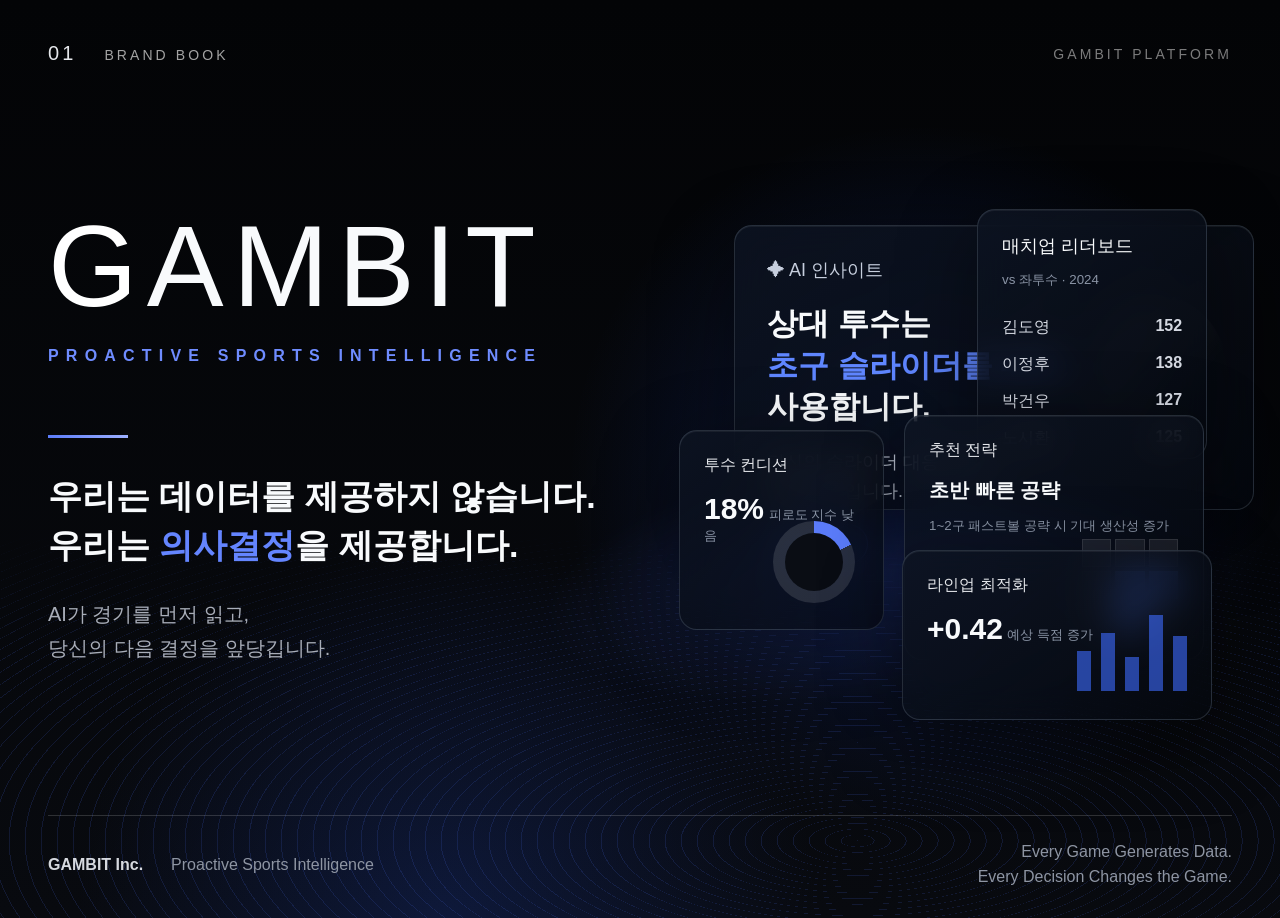
==== brand/index.html @ a54423bd "Add files via upload brandbook" ====
<!DOCTYPE html>
<html lang="ko">
<head>
  <meta charset="UTF-8" />
  <meta name="viewport" content="width=device-width, initial-scale=1.0" />
  <title>GAMBIT Brand Book</title>
  <link rel="stylesheet" href="style.css" />
</head>
<body>
  <main class="brand-page">
    <header class="topbar">
      <div><span class="page-no">01</span><span class="label">BRAND BOOK</span></div>
      <div class="label right">GAMBIT PLATFORM</div>
    </header>

    <section class="cover">
      <div class="copy">
        <h1>GAMBIT</h1>
        <p class="eyebrow">PROACTIVE SPORTS INTELLIGENCE</p>
        <div class="line"></div>
        <h2>우리는 데이터를 제공하지 않습니다.<br />우리는 <span>의사결정</span>을 제공합니다.</h2>
        <p class="sub">AI가 경기를 먼저 읽고,<br />당신의 다음 결정을 앞당깁니다.</p>
      </div>

      <div class="visual">
        <div class="orb"></div>
        <div class="card main-card">
          <p class="card-kicker">✦ AI 인사이트</p>
          <h3>상대 투수는<br /><span>초구 슬라이더를 42%</span><br />사용합니다.</h3>
          <p>당신의 슬라이더 대응 성과는<br />상위 <b>10%</b>입니다.</p>
          <button>신뢰도 높음</button>
          <div class="batter"></div>
        </div>

        <div class="card board-card">
          <p>매치업 리더보드</p>
          <small>vs 좌투수 · 2024</small>
          <ol>
            <li><span>김도영</span><b>152</b></li>
            <li><span>이정후</span><b>138</b></li>
            <li><span>박건우</span><b>127</b></li>
            <li><span>노시환</span><b>125</b></li>
          </ol>
        </div>

        <div class="card metric-card fatigue">
          <p>투수 컨디션</p>
          <strong>18%</strong>
          <small>피로도 지수 낮음</small>
          <div class="ring"></div>
        </div>

        <div class="card metric-card strategy">
          <p>추천 전략</p>
          <strong>초반 빠른 공략</strong>
          <small>1~2구 패스트볼 공략 시 기대 생산성 증가</small>
          <div class="zone">
            <i></i><i></i><i></i><i></i><i></i><i></i><i></i><i></i><i></i>
          </div>
        </div>

        <div class="card metric-card lineup">
          <p>라인업 최적화</p>
          <strong>+0.42</strong>
          <small>예상 득점 증가</small>
          <div class="bars"><i></i><i></i><i></i><i></i><i></i></div>
        </div>
      </div>
    </section>

    <footer>
      <div><b>GAMBIT Inc.</b><span>Proactive Sports Intelligence</span></div>
      <p>Every Game Generates Data.<br />Every Decision Changes the Game.</p>
    </footer>
  </main>
  <script src="script.js"></script>
</body>
</html>
---- brand/style.css ----
:root{
  --bg:#050608;
  --panel:rgba(14,20,31,.72);
  --panel2:rgba(15,23,42,.88);
  --line:rgba(148,163,184,.22);
  --text:#f8fafc;
  --muted:#9ca3af;
  --blue:#5b7cfa;
  --blue2:#2f6df6;
  --green:#2ee887;
}
*{box-sizing:border-box} body{margin:0;background:var(--bg);font-family:-apple-system,BlinkMacSystemFont,"Pretendard","Noto Sans KR","Segoe UI",sans-serif;color:var(--text);overflow-x:hidden}.brand-page{position:relative;min-height:100vh;padding:42px 48px 28px;background:radial-gradient(circle at 72% 52%,rgba(42,92,255,.22),transparent 34%),radial-gradient(circle at 35% 100%,rgba(42,92,255,.18),transparent 30%),linear-gradient(180deg,#030406,#080a0f)}.brand-page:before{content:"";position:absolute;inset:auto 0 0 0;height:42%;background:repeating-radial-gradient(ellipse at 67% 80%,rgba(78,116,255,.32) 0 1px,transparent 1px 16px);opacity:.45;filter:blur(.2px);mask-image:linear-gradient(transparent,#000 30%,#000)}.topbar{position:relative;z-index:2;display:flex;justify-content:space-between;align-items:center;color:#a3a3a3;letter-spacing:.22em;font-size:14px}.page-no{font-size:20px;color:#e5e7eb;margin-right:28px}.right{opacity:.75}.cover{position:relative;z-index:2;display:grid;grid-template-columns:1fr 1.04fr;min-height:calc(100vh - 150px);align-items:center;gap:50px}.copy h1{font-size:clamp(72px,9vw,150px);line-height:.9;margin:0 0 28px;letter-spacing:.08em;font-weight:500}.copy h1::first-letter{color:#fff}.eyebrow{color:#6f8cff;letter-spacing:.45em;font-weight:800;margin:0 0 70px}.line{width:80px;height:3px;background:linear-gradient(90deg,var(--blue),#9db0ff);margin-bottom:34px}.copy h2{font-size:34px;line-height:1.45;font-weight:700;margin:0 0 26px}.copy h2 span{color:#6485ff}.sub{font-size:20px;line-height:1.7;color:#a8adb8;margin:0}.visual{position:relative;height:610px}.orb{position:absolute;right:0;bottom:40px;width:720px;height:260px;border-radius:50%;background:radial-gradient(ellipse at center,rgba(69,106,255,.22),transparent 65%);filter:blur(6px);transform:rotate(-8deg)}.card{position:absolute;border:1px solid var(--line);background:linear-gradient(145deg,rgba(13,20,34,.82),rgba(5,8,14,.7));box-shadow:0 24px 80px rgba(0,0,0,.42),inset 0 1px 0 rgba(255,255,255,.06);backdrop-filter:blur(18px);border-radius:18px}.main-card{top:70px;left:80px;width:520px;height:285px;padding:30px 32px;transform:rotate(-3deg)}.card-kicker{margin:0 0 18px;color:#dce5ff}.main-card h3{font-size:31px;line-height:1.35;margin:0 0 20px;font-weight:700}.main-card h3 span{color:#5f86ff}.main-card p{color:#c6cedd;font-size:18px;line-height:1.6}.main-card b{color:#6b8fff}.main-card button{border:1px solid rgba(69,116,255,.7);background:rgba(45,101,255,.12);color:#76a0ff;border-radius:999px;padding:10px 15px}.batter{position:absolute;right:22px;bottom:22px;width:140px;height:190px;border-radius:48% 48% 30% 30%;background:linear-gradient(130deg,rgba(255,255,255,.12),transparent 60%);opacity:.7}.board-card{right:25px;top:54px;width:230px;height:250px;padding:24px;transform:rotate(-4deg)}.board-card p{font-size:18px;margin:0 0 12px}.board-card small,.metric-card small{color:#8b95a6}.board-card ol{padding:0;margin:20px 0 0;list-style:none}.board-card li{display:flex;justify-content:space-between;padding:8px 0;color:#d5d9e2}.metric-card{padding:24px}.metric-card p{margin:0 0 16px;color:#e5e7eb}.metric-card strong{font-size:30px}.fatigue{left:25px;bottom:135px;width:205px;height:200px}.ring{position:absolute;right:28px;bottom:26px;width:82px;height:82px;border-radius:50%;background:conic-gradient(var(--blue) 18%,rgba(255,255,255,.12) 0);display:grid;place-items:center}.ring:after{content:"";width:58px;height:58px;border-radius:50%;background:#0a0d14}.strategy{left:250px;bottom:105px;width:300px;height:245px}.strategy strong{font-size:20px;display:block;margin-bottom:12px}.zone{position:absolute;right:25px;bottom:28px;width:96px;display:grid;grid-template-columns:repeat(3,1fr);gap:4px}.zone i{height:28px;background:rgba(255,255,255,.08);border:1px solid rgba(255,255,255,.1)}.zone i:nth-child(5),.zone i:nth-child(6),.zone i:nth-child(8){background:#4777ff}.lineup{right:20px;bottom:45px;width:310px;height:170px}.bars{position:absolute;right:24px;bottom:28px;display:flex;align-items:end;gap:10px}.bars i{width:14px;background:#3e6cff;opacity:.6}.bars i:nth-child(1){height:40px}.bars i:nth-child(2){height:58px}.bars i:nth-child(3){height:34px}.bars i:nth-child(4){height:76px}.bars i:nth-child(5){height:55px}footer{position:relative;z-index:2;border-top:1px solid rgba(255,255,255,.16);display:flex;justify-content:space-between;align-items:center;padding-top:24px;color:#8e95a3}footer b{margin-right:28px;color:#d6d9df}footer p{text-align:right;line-height:1.55;margin:0}@media(max-width:900px){.brand-page{padding:28px 22px}.cover{grid-template-columns:1fr}.visual{height:520px;transform:scale(.82);transform-origin:left top}.copy h1{font-size:64px}.copy h2{font-size:26px}footer{display:none}}
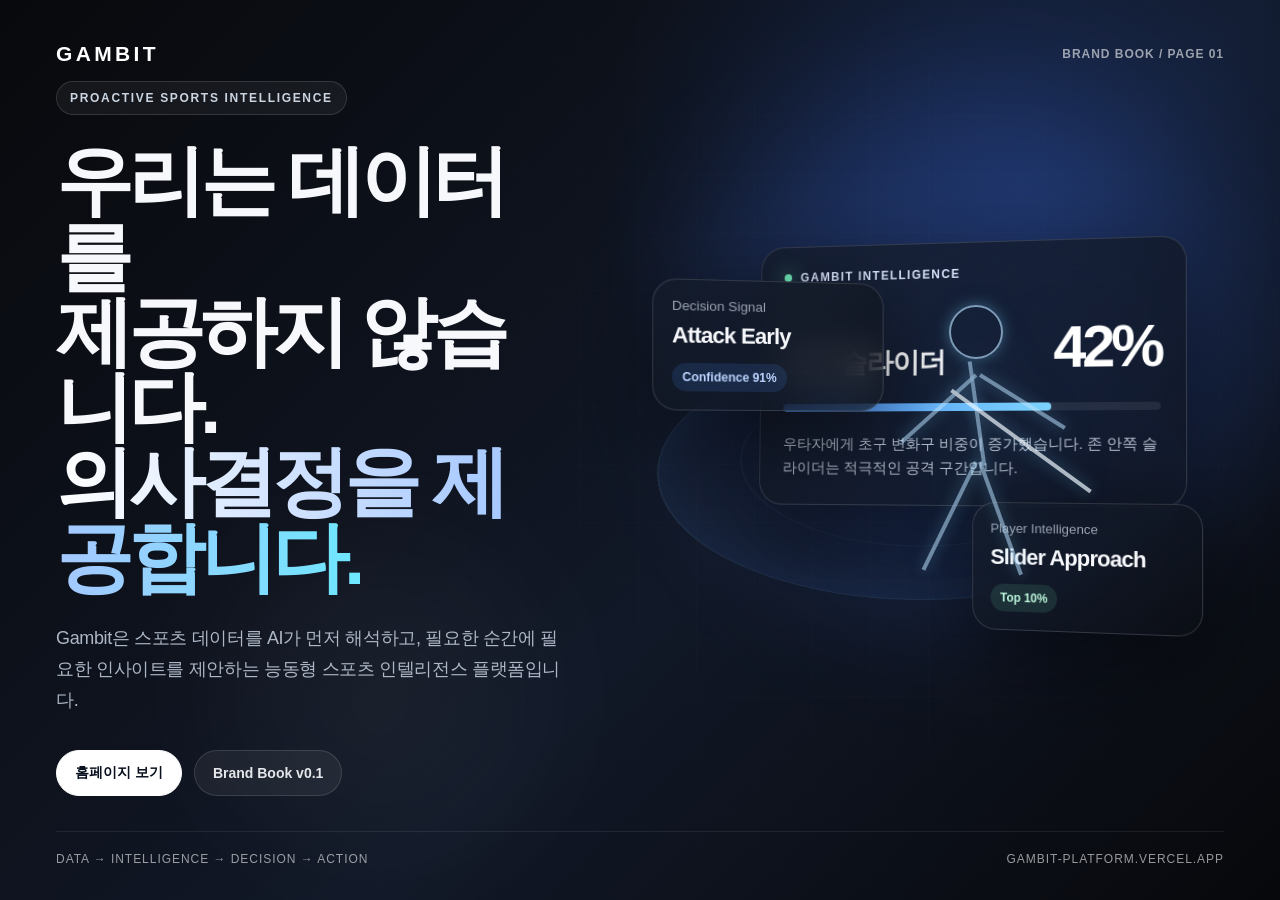
==== commit b713c8ec: "Add files via upload" ====
--- a/brand/index.html
+++ b/brand/index.html
@@ -8,70 +8,82 @@
 </head>
 <body>
   <main class="brand-page">
-    <header class="topbar">
-      <div><span class="page-no">01</span><span class="label">BRAND BOOK</span></div>
-      <div class="label right">GAMBIT PLATFORM</div>
-    </header>
+    <section class="cover" id="page-01">
+      <div class="ambient ambient-blue"></div>
+      <div class="ambient ambient-white"></div>
+      <div class="grid-layer"></div>
 
-    <section class="cover">
-      <div class="copy">
-        <h1>GAMBIT</h1>
-        <p class="eyebrow">PROACTIVE SPORTS INTELLIGENCE</p>
-        <div class="line"></div>
-        <h2>우리는 데이터를 제공하지 않습니다.<br />우리는 <span>의사결정</span>을 제공합니다.</h2>
-        <p class="sub">AI가 경기를 먼저 읽고,<br />당신의 다음 결정을 앞당깁니다.</p>
-      </div>
+      <nav class="topbar">
+        <div class="wordmark">GAMBIT</div>
+        <div class="meta">BRAND BOOK / PAGE 01</div>
+      </nav>
 
-      <div class="visual">
-        <div class="orb"></div>
-        <div class="card main-card">
-          <p class="card-kicker">✦ AI 인사이트</p>
-          <h3>상대 투수는<br /><span>초구 슬라이더를 42%</span><br />사용합니다.</h3>
-          <p>당신의 슬라이더 대응 성과는<br />상위 <b>10%</b>입니다.</p>
-          <button>신뢰도 높음</button>
-          <div class="batter"></div>
-        </div>
-
-        <div class="card board-card">
-          <p>매치업 리더보드</p>
-          <small>vs 좌투수 · 2024</small>
-          <ol>
-            <li><span>김도영</span><b>152</b></li>
-            <li><span>이정후</span><b>138</b></li>
-            <li><span>박건우</span><b>127</b></li>
-            <li><span>노시환</span><b>125</b></li>
-          </ol>
-        </div>
-
-        <div class="card metric-card fatigue">
-          <p>투수 컨디션</p>
-          <strong>18%</strong>
-          <small>피로도 지수 낮음</small>
-          <div class="ring"></div>
-        </div>
-
-        <div class="card metric-card strategy">
-          <p>추천 전략</p>
-          <strong>초반 빠른 공략</strong>
-          <small>1~2구 패스트볼 공략 시 기대 생산성 증가</small>
-          <div class="zone">
-            <i></i><i></i><i></i><i></i><i></i><i></i><i></i><i></i><i></i>
+      <div class="cover-content">
+        <div class="copy-block">
+          <div class="eyebrow">PROACTIVE SPORTS INTELLIGENCE</div>
+          <h1>
+            우리는 데이터를<br />
+            제공하지 않습니다.<br />
+            <span>의사결정을 제공합니다.</span>
+          </h1>
+          <p class="lead">
+            Gambit은 스포츠 데이터를 AI가 먼저 해석하고, 필요한 순간에 필요한 인사이트를 제안하는 능동형 스포츠 인텔리전스 플랫폼입니다.
+          </p>
+          <div class="cover-actions">
+            <a class="button primary" href="/">홈페이지 보기</a>
+            <a class="button ghost" href="#page-01">Brand Book v0.1</a>
           </div>
         </div>
 
-        <div class="card metric-card lineup">
-          <p>라인업 최적화</p>
-          <strong>+0.42</strong>
-          <small>예상 득점 증가</small>
-          <div class="bars"><i></i><i></i><i></i><i></i><i></i></div>
+        <div class="visual-stage" aria-label="AI sports intelligence interface preview">
+          <div class="orbital-ring ring-one"></div>
+          <div class="orbital-ring ring-two"></div>
+
+          <article class="ai-panel main-panel">
+            <div class="panel-header">
+              <span class="dot live"></span>
+              <span>GAMBIT INTELLIGENCE</span>
+            </div>
+            <div class="metric-row">
+              <div>
+                <small>상대 패턴</small>
+                <strong>초구 슬라이더</strong>
+              </div>
+              <div class="metric-value">42%</div>
+            </div>
+            <div class="signal-line"><span style="width:72%"></span></div>
+            <p class="panel-text">우타자에게 초구 변화구 비중이 증가했습니다. 존 안쪽 슬라이더는 적극적인 공격 구간입니다.</p>
+          </article>
+
+          <article class="ai-panel small-panel panel-a">
+            <small>Decision Signal</small>
+            <strong>Attack Early</strong>
+            <span class="badge">Confidence 91%</span>
+          </article>
+
+          <article class="ai-panel small-panel panel-b">
+            <small>Player Intelligence</small>
+            <strong>Slider Approach</strong>
+            <span class="positive">Top 10%</span>
+          </article>
+
+          <div class="athlete-wireframe">
+            <div class="head"></div>
+            <div class="body-line"></div>
+            <div class="arm arm-left"></div>
+            <div class="arm arm-right"></div>
+            <div class="leg leg-left"></div>
+            <div class="leg leg-right"></div>
+            <div class="bat"></div>
+          </div>
         </div>
       </div>
+
+      <footer class="footer-line">
+        <span>Data → Intelligence → Decision → Action</span>
+        <span>gambit-platform.vercel.app</span>
+      </footer>
     </section>
-
-    <footer>
-      <div><b>GAMBIT Inc.</b><span>Proactive Sports Intelligence</span></div>
-      <p>Every Game Generates Data.<br />Every Decision Changes the Game.</p>
-    </footer>
   </main>
   <script src="script.js"></script>
 </body>
--- a/brand/style.css
+++ b/brand/style.css
@@ -1,12 +1,83 @@
-:root{
-  --bg:#050608;
-  --panel:rgba(14,20,31,.72);
-  --panel2:rgba(15,23,42,.88);
-  --line:rgba(148,163,184,.22);
-  --text:#f8fafc;
-  --muted:#9ca3af;
-  --blue:#5b7cfa;
-  --blue2:#2f6df6;
-  --green:#2ee887;
+:root {
+  --bg: #08090c;
+  --surface: rgba(255,255,255,0.07);
+  --surface-strong: rgba(255,255,255,0.11);
+  --line: rgba(255,255,255,0.13);
+  --text: #f7f8fb;
+  --muted: #9aa3b2;
+  --muted-2: #697386;
+  --blue: #4b8dff;
+  --cyan: #7dd3fc;
+  --green: #6ee7b7;
+  --shadow: 0 30px 90px rgba(0,0,0,0.55);
 }
-*{box-sizing:border-box} body{margin:0;background:var(--bg);font-family:-apple-system,BlinkMacSystemFont,"Pretendard","Noto Sans KR","Segoe UI",sans-serif;color:var(--text);overflow-x:hidden}.brand-page{position:relative;min-height:100vh;padding:42px 48px 28px;background:radial-gradient(circle at 72% 52%,rgba(42,92,255,.22),transparent 34%),radial-gradient(circle at 35% 100%,rgba(42,92,255,.18),transparent 30%),linear-gradient(180deg,#030406,#080a0f)}.brand-page:before{content:"";position:absolute;inset:auto 0 0 0;height:42%;background:repeating-radial-gradient(ellipse at 67% 80%,rgba(78,116,255,.32) 0 1px,transparent 1px 16px);opacity:.45;filter:blur(.2px);mask-image:linear-gradient(transparent,#000 30%,#000)}.topbar{position:relative;z-index:2;display:flex;justify-content:space-between;align-items:center;color:#a3a3a3;letter-spacing:.22em;font-size:14px}.page-no{font-size:20px;color:#e5e7eb;margin-right:28px}.right{opacity:.75}.cover{position:relative;z-index:2;display:grid;grid-template-columns:1fr 1.04fr;min-height:calc(100vh - 150px);align-items:center;gap:50px}.copy h1{font-size:clamp(72px,9vw,150px);line-height:.9;margin:0 0 28px;letter-spacing:.08em;font-weight:500}.copy h1::first-letter{color:#fff}.eyebrow{color:#6f8cff;letter-spacing:.45em;font-weight:800;margin:0 0 70px}.line{width:80px;height:3px;background:linear-gradient(90deg,var(--blue),#9db0ff);margin-bottom:34px}.copy h2{font-size:34px;line-height:1.45;font-weight:700;margin:0 0 26px}.copy h2 span{color:#6485ff}.sub{font-size:20px;line-height:1.7;color:#a8adb8;margin:0}.visual{position:relative;height:610px}.orb{position:absolute;right:0;bottom:40px;width:720px;height:260px;border-radius:50%;background:radial-gradient(ellipse at center,rgba(69,106,255,.22),transparent 65%);filter:blur(6px);transform:rotate(-8deg)}.card{position:absolute;border:1px solid var(--line);background:linear-gradient(145deg,rgba(13,20,34,.82),rgba(5,8,14,.7));box-shadow:0 24px 80px rgba(0,0,0,.42),inset 0 1px 0 rgba(255,255,255,.06);backdrop-filter:blur(18px);border-radius:18px}.main-card{top:70px;left:80px;width:520px;height:285px;padding:30px 32px;transform:rotate(-3deg)}.card-kicker{margin:0 0 18px;color:#dce5ff}.main-card h3{font-size:31px;line-height:1.35;margin:0 0 20px;font-weight:700}.main-card h3 span{color:#5f86ff}.main-card p{color:#c6cedd;font-size:18px;line-height:1.6}.main-card b{color:#6b8fff}.main-card button{border:1px solid rgba(69,116,255,.7);background:rgba(45,101,255,.12);color:#76a0ff;border-radius:999px;padding:10px 15px}.batter{position:absolute;right:22px;bottom:22px;width:140px;height:190px;border-radius:48% 48% 30% 30%;background:linear-gradient(130deg,rgba(255,255,255,.12),transparent 60%);opacity:.7}.board-card{right:25px;top:54px;width:230px;height:250px;padding:24px;transform:rotate(-4deg)}.board-card p{font-size:18px;margin:0 0 12px}.board-card small,.metric-card small{color:#8b95a6}.board-card ol{padding:0;margin:20px 0 0;list-style:none}.board-card li{display:flex;justify-content:space-between;padding:8px 0;color:#d5d9e2}.metric-card{padding:24px}.metric-card p{margin:0 0 16px;color:#e5e7eb}.metric-card strong{font-size:30px}.fatigue{left:25px;bottom:135px;width:205px;height:200px}.ring{position:absolute;right:28px;bottom:26px;width:82px;height:82px;border-radius:50%;background:conic-gradient(var(--blue) 18%,rgba(255,255,255,.12) 0);display:grid;place-items:center}.ring:after{content:"";width:58px;height:58px;border-radius:50%;background:#0a0d14}.strategy{left:250px;bottom:105px;width:300px;height:245px}.strategy strong{font-size:20px;display:block;margin-bottom:12px}.zone{position:absolute;right:25px;bottom:28px;width:96px;display:grid;grid-template-columns:repeat(3,1fr);gap:4px}.zone i{height:28px;background:rgba(255,255,255,.08);border:1px solid rgba(255,255,255,.1)}.zone i:nth-child(5),.zone i:nth-child(6),.zone i:nth-child(8){background:#4777ff}.lineup{right:20px;bottom:45px;width:310px;height:170px}.bars{position:absolute;right:24px;bottom:28px;display:flex;align-items:end;gap:10px}.bars i{width:14px;background:#3e6cff;opacity:.6}.bars i:nth-child(1){height:40px}.bars i:nth-child(2){height:58px}.bars i:nth-child(3){height:34px}.bars i:nth-child(4){height:76px}.bars i:nth-child(5){height:55px}footer{position:relative;z-index:2;border-top:1px solid rgba(255,255,255,.16);display:flex;justify-content:space-between;align-items:center;padding-top:24px;color:#8e95a3}footer b{margin-right:28px;color:#d6d9df}footer p{text-align:right;line-height:1.55;margin:0}@media(max-width:900px){.brand-page{padding:28px 22px}.cover{grid-template-columns:1fr}.visual{height:520px;transform:scale(.82);transform-origin:left top}.copy h1{font-size:64px}.copy h2{font-size:26px}footer{display:none}}
+
+* { box-sizing: border-box; }
+html, body { margin: 0; min-height: 100%; background: var(--bg); color: var(--text); font-family: Inter, Pretendard, -apple-system, BlinkMacSystemFont, "Segoe UI", sans-serif; }
+a { color: inherit; text-decoration: none; }
+
+.brand-page { min-height: 100vh; background: radial-gradient(circle at 80% 20%, rgba(55, 115, 255, 0.18), transparent 34%), linear-gradient(135deg, #08090c 0%, #111827 58%, #07080b 100%); overflow: hidden; }
+.cover { position: relative; min-height: 100vh; padding: 42px 56px 34px; display: flex; flex-direction: column; isolation: isolate; }
+.grid-layer { position: absolute; inset: 0; background-image: linear-gradient(rgba(255,255,255,0.035) 1px, transparent 1px), linear-gradient(90deg, rgba(255,255,255,0.035) 1px, transparent 1px); background-size: 58px 58px; mask-image: radial-gradient(circle at 70% 45%, black, transparent 66%); opacity: 0.5; z-index: -3; }
+.ambient { position: absolute; border-radius: 999px; filter: blur(70px); z-index: -2; opacity: .7; }
+.ambient-blue { width: 520px; height: 520px; right: 4%; top: 10%; background: rgba(64, 118, 255, 0.28); }
+.ambient-white { width: 300px; height: 300px; left: 18%; bottom: 6%; background: rgba(255, 255, 255, 0.06); }
+
+.topbar, .footer-line { display: flex; align-items: center; justify-content: space-between; color: rgba(255,255,255,.58); letter-spacing: .08em; text-transform: uppercase; font-size: 12px; }
+.wordmark { color: #fff; font-weight: 800; font-size: 21px; letter-spacing: .16em; }
+.meta { font-weight: 600; }
+.cover-content { flex: 1; display: grid; grid-template-columns: 0.92fr 1.08fr; align-items: center; gap: 48px; max-width: 1240px; width: 100%; margin: 0 auto; }
+.copy-block { transform: translateY(-10px); }
+.eyebrow { display: inline-flex; padding: 9px 13px; border: 1px solid var(--line); border-radius: 999px; background: rgba(255,255,255,.05); color: #cbd5e1; font-size: 12px; letter-spacing: .14em; font-weight: 700; margin-bottom: 28px; }
+h1 { margin: 0; font-size: clamp(46px, 6vw, 86px); line-height: 0.98; letter-spacing: -0.065em; font-weight: 820; }
+h1 span { background: linear-gradient(90deg, #ffffff, #a5c8ff 60%, #6ee7ff); -webkit-background-clip: text; background-clip: text; color: transparent; }
+.lead { margin: 28px 0 0; max-width: 590px; color: #aeb7c6; font-size: 18px; line-height: 1.72; letter-spacing: -0.02em; }
+.cover-actions { display: flex; gap: 12px; margin-top: 34px; }
+.button { display: inline-flex; align-items: center; justify-content: center; height: 46px; padding: 0 18px; border-radius: 999px; font-weight: 700; font-size: 14px; border: 1px solid var(--line); }
+.button.primary { color: #09111f; background: #fff; border-color: #fff; }
+.button.ghost { color: #e5e7eb; background: rgba(255,255,255,.06); }
+
+.visual-stage { position: relative; min-height: 560px; display: grid; place-items: center; perspective: 1200px; }
+.orbital-ring { position: absolute; border: 1px solid rgba(125, 211, 252, .16); border-radius: 999px; transform: rotateX(62deg) rotateZ(-16deg); }
+.ring-one { width: 520px; height: 520px; box-shadow: 0 0 80px rgba(75,141,255,.16) inset; }
+.ring-two { width: 360px; height: 360px; opacity: .55; }
+.ai-panel { border: 1px solid rgba(255,255,255,.14); background: linear-gradient(145deg, rgba(19,27,42,.78), rgba(10,12,17,.58)); backdrop-filter: blur(20px); border-radius: 24px; box-shadow: var(--shadow); }
+.main-panel { position: absolute; right: 7%; top: 13%; width: 430px; padding: 24px; transform: rotateY(-10deg) rotateX(2deg); }
+.panel-header { display: flex; align-items: center; gap: 9px; color: #dce7ff; font-size: 12px; letter-spacing: .12em; font-weight: 800; }
+.dot { width: 8px; height: 8px; border-radius: 50%; display: inline-block; background: var(--green); box-shadow: 0 0 20px var(--green); }
+.metric-row { display: flex; justify-content: space-between; align-items: end; margin-top: 34px; }
+.metric-row small { display: block; color: var(--muted); font-size: 13px; margin-bottom: 8px; }
+.metric-row strong { font-size: 28px; letter-spacing: -0.04em; }
+.metric-value { font-size: 58px; font-weight: 850; letter-spacing: -0.07em; color: #fff; }
+.signal-line { margin: 22px 0; height: 8px; background: rgba(255,255,255,.08); border-radius: 999px; overflow: hidden; }
+.signal-line span { display: block; height: 100%; background: linear-gradient(90deg, var(--blue), var(--cyan)); border-radius: inherit; }
+.panel-text { color: #b8c1d1; margin: 0; line-height: 1.65; font-size: 14.5px; }
+.small-panel { position: absolute; width: 230px; padding: 18px; }
+.small-panel small { color: var(--muted); display:block; margin-bottom: 9px; }
+.small-panel strong { display:block; font-size: 22px; letter-spacing: -.04em; }
+.panel-a { left: 6%; top: 20%; transform: rotateY(11deg); }
+.panel-b { right: 4%; bottom: 17%; transform: rotateY(-14deg); }
+.badge, .positive { display:inline-flex; margin-top: 14px; padding: 7px 10px; border-radius: 999px; background: rgba(75,141,255,.14); color: #bcd5ff; font-size: 12px; font-weight: 800; }
+.positive { background: rgba(110,231,183,.12); color: #bdf8dc; }
+
+.athlete-wireframe { position: absolute; width: 210px; height: 320px; left: 42%; top: 23%; opacity: .72; filter: drop-shadow(0 0 30px rgba(125,211,252,.22)); }
+.athlete-wireframe div { position: absolute; background: rgba(184, 224, 255, .78); box-shadow: 0 0 14px rgba(125,211,252,.5); }
+.head { width: 54px; height: 54px; border: 2px solid rgba(184,224,255,.9); border-radius: 50%; background: transparent !important; left: 76px; top: 8px; }
+.body-line { width: 4px; height: 105px; left: 102px; top: 64px; transform: rotate(-8deg); }
+.arm { width: 4px; height: 100px; top: 78px; transform-origin: top; }
+.arm-left { left: 101px; transform: rotate(48deg); }
+.arm-right { left: 105px; transform: rotate(-58deg); }
+.leg { width: 4px; height: 120px; top: 165px; transform-origin: top; }
+.leg-left { left: 101px; transform: rotate(26deg); }
+.leg-right { left: 105px; transform: rotate(-20deg); }
+.bat { width: 4px; height: 172px; left: 146px; top: 58px; transform: rotate(-54deg); background: #eaf6ff !important; }
+.footer-line { border-top: 1px solid rgba(255,255,255,.08); padding-top: 20px; }
+
+@media (max-width: 900px) {
+  .cover { padding: 28px 20px; }
+  .cover-content { grid-template-columns: 1fr; gap: 18px; padding-top: 60px; }
+  .visual-stage { min-height: 460px; transform: scale(.86); transform-origin: center top; }
+  .topbar, .footer-line { font-size: 10px; }
+  .footer-line { flex-direction: column; gap: 10px; align-items: flex-start; }
+  .cover-actions { flex-wrap: wrap; }
+}
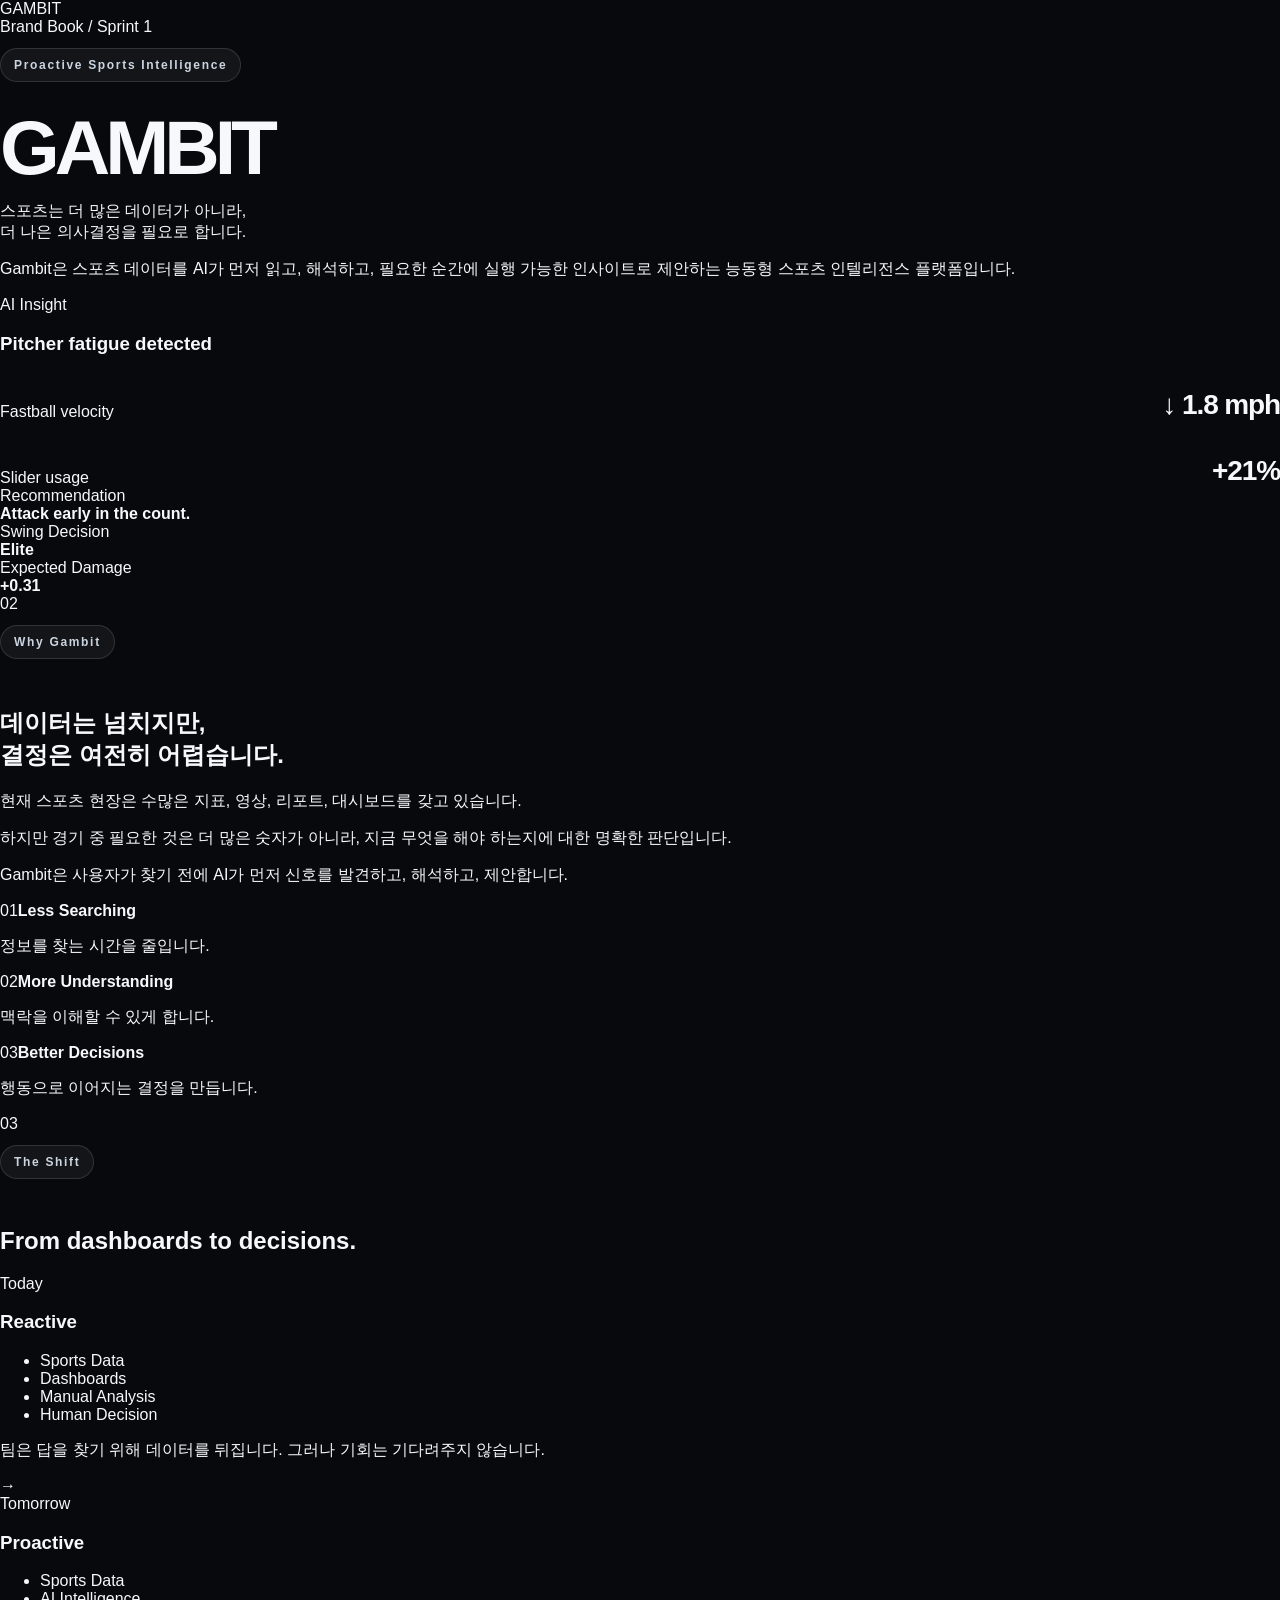
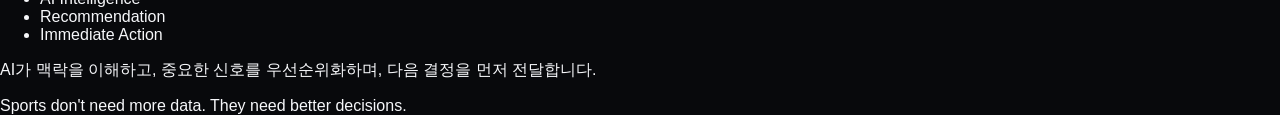
==== commit b969d9a9: "Add files via upload" ====
--- a/brand/index.html
+++ b/brand/index.html
@@ -3,88 +3,94 @@
 <head>
   <meta charset="UTF-8" />
   <meta name="viewport" content="width=device-width, initial-scale=1.0" />
-  <title>GAMBIT Brand Book</title>
+  <title>Gambit Brand Book</title>
   <link rel="stylesheet" href="style.css" />
 </head>
 <body>
-  <main class="brand-page">
-    <section class="cover" id="page-01">
-      <div class="ambient ambient-blue"></div>
-      <div class="ambient ambient-white"></div>
-      <div class="grid-layer"></div>
+  <div class="grain"></div>
+  <nav class="brand-nav">
+    <a href="/" class="brand-logo">GAMBIT</a>
+    <div class="nav-meta">Brand Book / Sprint 1</div>
+  </nav>
 
-      <nav class="topbar">
-        <div class="wordmark">GAMBIT</div>
-        <div class="meta">BRAND BOOK / PAGE 01</div>
-      </nav>
+  <main>
+    <section class="page page-cover" id="cover">
+      <div class="cover-copy reveal">
+        <p class="eyebrow">Proactive Sports Intelligence</p>
+        <h1>GAMBIT</h1>
+        <p class="headline">스포츠는 더 많은 데이터가 아니라,<br />더 나은 의사결정을 필요로 합니다.</p>
+        <p class="subcopy">Gambit은 스포츠 데이터를 AI가 먼저 읽고, 해석하고, 필요한 순간에 실행 가능한 인사이트로 제안하는 능동형 스포츠 인텔리전스 플랫폼입니다.</p>
+      </div>
 
-      <div class="cover-content">
-        <div class="copy-block">
-          <div class="eyebrow">PROACTIVE SPORTS INTELLIGENCE</div>
-          <h1>
-            우리는 데이터를<br />
-            제공하지 않습니다.<br />
-            <span>의사결정을 제공합니다.</span>
-          </h1>
-          <p class="lead">
-            Gambit은 스포츠 데이터를 AI가 먼저 해석하고, 필요한 순간에 필요한 인사이트를 제안하는 능동형 스포츠 인텔리전스 플랫폼입니다.
-          </p>
-          <div class="cover-actions">
-            <a class="button primary" href="/">홈페이지 보기</a>
-            <a class="button ghost" href="#page-01">Brand Book v0.1</a>
-          </div>
+      <div class="cover-system reveal delay-1">
+        <div class="orbit orbit-one"></div>
+        <div class="orbit orbit-two"></div>
+        <div class="insight-card primary-card">
+          <span class="label">AI Insight</span>
+          <h3>Pitcher fatigue detected</h3>
+          <div class="metric-row"><span>Fastball velocity</span><strong>↓ 1.8 mph</strong></div>
+          <div class="metric-row"><span>Slider usage</span><strong>+21%</strong></div>
+          <div class="recommendation">Recommendation<br /><b>Attack early in the count.</b></div>
         </div>
+        <div class="mini-card card-a">Swing Decision<br /><b>Elite</b></div>
+        <div class="mini-card card-b">Expected Damage<br /><b>+0.31</b></div>
+        <div class="field-grid"></div>
+      </div>
+    </section>
 
-        <div class="visual-stage" aria-label="AI sports intelligence interface preview">
-          <div class="orbital-ring ring-one"></div>
-          <div class="orbital-ring ring-two"></div>
-
-          <article class="ai-panel main-panel">
-            <div class="panel-header">
-              <span class="dot live"></span>
-              <span>GAMBIT INTELLIGENCE</span>
-            </div>
-            <div class="metric-row">
-              <div>
-                <small>상대 패턴</small>
-                <strong>초구 슬라이더</strong>
-              </div>
-              <div class="metric-value">42%</div>
-            </div>
-            <div class="signal-line"><span style="width:72%"></span></div>
-            <p class="panel-text">우타자에게 초구 변화구 비중이 증가했습니다. 존 안쪽 슬라이더는 적극적인 공격 구간입니다.</p>
-          </article>
-
-          <article class="ai-panel small-panel panel-a">
-            <small>Decision Signal</small>
-            <strong>Attack Early</strong>
-            <span class="badge">Confidence 91%</span>
-          </article>
-
-          <article class="ai-panel small-panel panel-b">
-            <small>Player Intelligence</small>
-            <strong>Slider Approach</strong>
-            <span class="positive">Top 10%</span>
-          </article>
-
-          <div class="athlete-wireframe">
-            <div class="head"></div>
-            <div class="body-line"></div>
-            <div class="arm arm-left"></div>
-            <div class="arm arm-right"></div>
-            <div class="leg leg-left"></div>
-            <div class="leg leg-right"></div>
-            <div class="bat"></div>
-          </div>
+    <section class="page page-why" id="why">
+      <div class="section-number">02</div>
+      <div class="split-layout">
+        <div class="reveal">
+          <p class="eyebrow">Why Gambit</p>
+          <h2>데이터는 넘치지만,<br />결정은 여전히 어렵습니다.</h2>
+        </div>
+        <div class="why-stack reveal delay-1">
+          <p>현재 스포츠 현장은 수많은 지표, 영상, 리포트, 대시보드를 갖고 있습니다.</p>
+          <p>하지만 경기 중 필요한 것은 더 많은 숫자가 아니라, 지금 무엇을 해야 하는지에 대한 명확한 판단입니다.</p>
+          <p class="strong">Gambit은 사용자가 찾기 전에 AI가 먼저 신호를 발견하고, 해석하고, 제안합니다.</p>
         </div>
       </div>
+      <div class="principles reveal delay-2">
+        <div><span>01</span><b>Less Searching</b><p>정보를 찾는 시간을 줄입니다.</p></div>
+        <div><span>02</span><b>More Understanding</b><p>맥락을 이해할 수 있게 합니다.</p></div>
+        <div><span>03</span><b>Better Decisions</b><p>행동으로 이어지는 결정을 만듭니다.</p></div>
+      </div>
+    </section>
 
-      <footer class="footer-line">
-        <span>Data → Intelligence → Decision → Action</span>
-        <span>gambit-platform.vercel.app</span>
-      </footer>
+    <section class="page page-shift" id="shift">
+      <div class="section-number">03</div>
+      <p class="eyebrow reveal">The Shift</p>
+      <h2 class="center-title reveal">From dashboards to decisions.</h2>
+      <div class="shift-grid">
+        <div class="shift-panel today reveal delay-1">
+          <div class="panel-kicker">Today</div>
+          <h3>Reactive</h3>
+          <ul class="flow">
+            <li>Sports Data</li>
+            <li>Dashboards</li>
+            <li>Manual Analysis</li>
+            <li>Human Decision</li>
+          </ul>
+          <p>팀은 답을 찾기 위해 데이터를 뒤집니다. 그러나 기회는 기다려주지 않습니다.</p>
+        </div>
+        <div class="shift-arrow reveal delay-2">→</div>
+        <div class="shift-panel tomorrow reveal delay-3">
+          <div class="panel-kicker">Tomorrow</div>
+          <h3>Proactive</h3>
+          <ul class="flow active-flow">
+            <li>Sports Data</li>
+            <li>AI Intelligence</li>
+            <li>Recommendation</li>
+            <li>Immediate Action</li>
+          </ul>
+          <p>AI가 맥락을 이해하고, 중요한 신호를 우선순위화하며, 다음 결정을 먼저 전달합니다.</p>
+        </div>
+      </div>
+      <div class="closing-line reveal delay-3">Sports don't need more data. They need better decisions.</div>
     </section>
   </main>
+
   <script src="script.js"></script>
 </body>
 </html>
